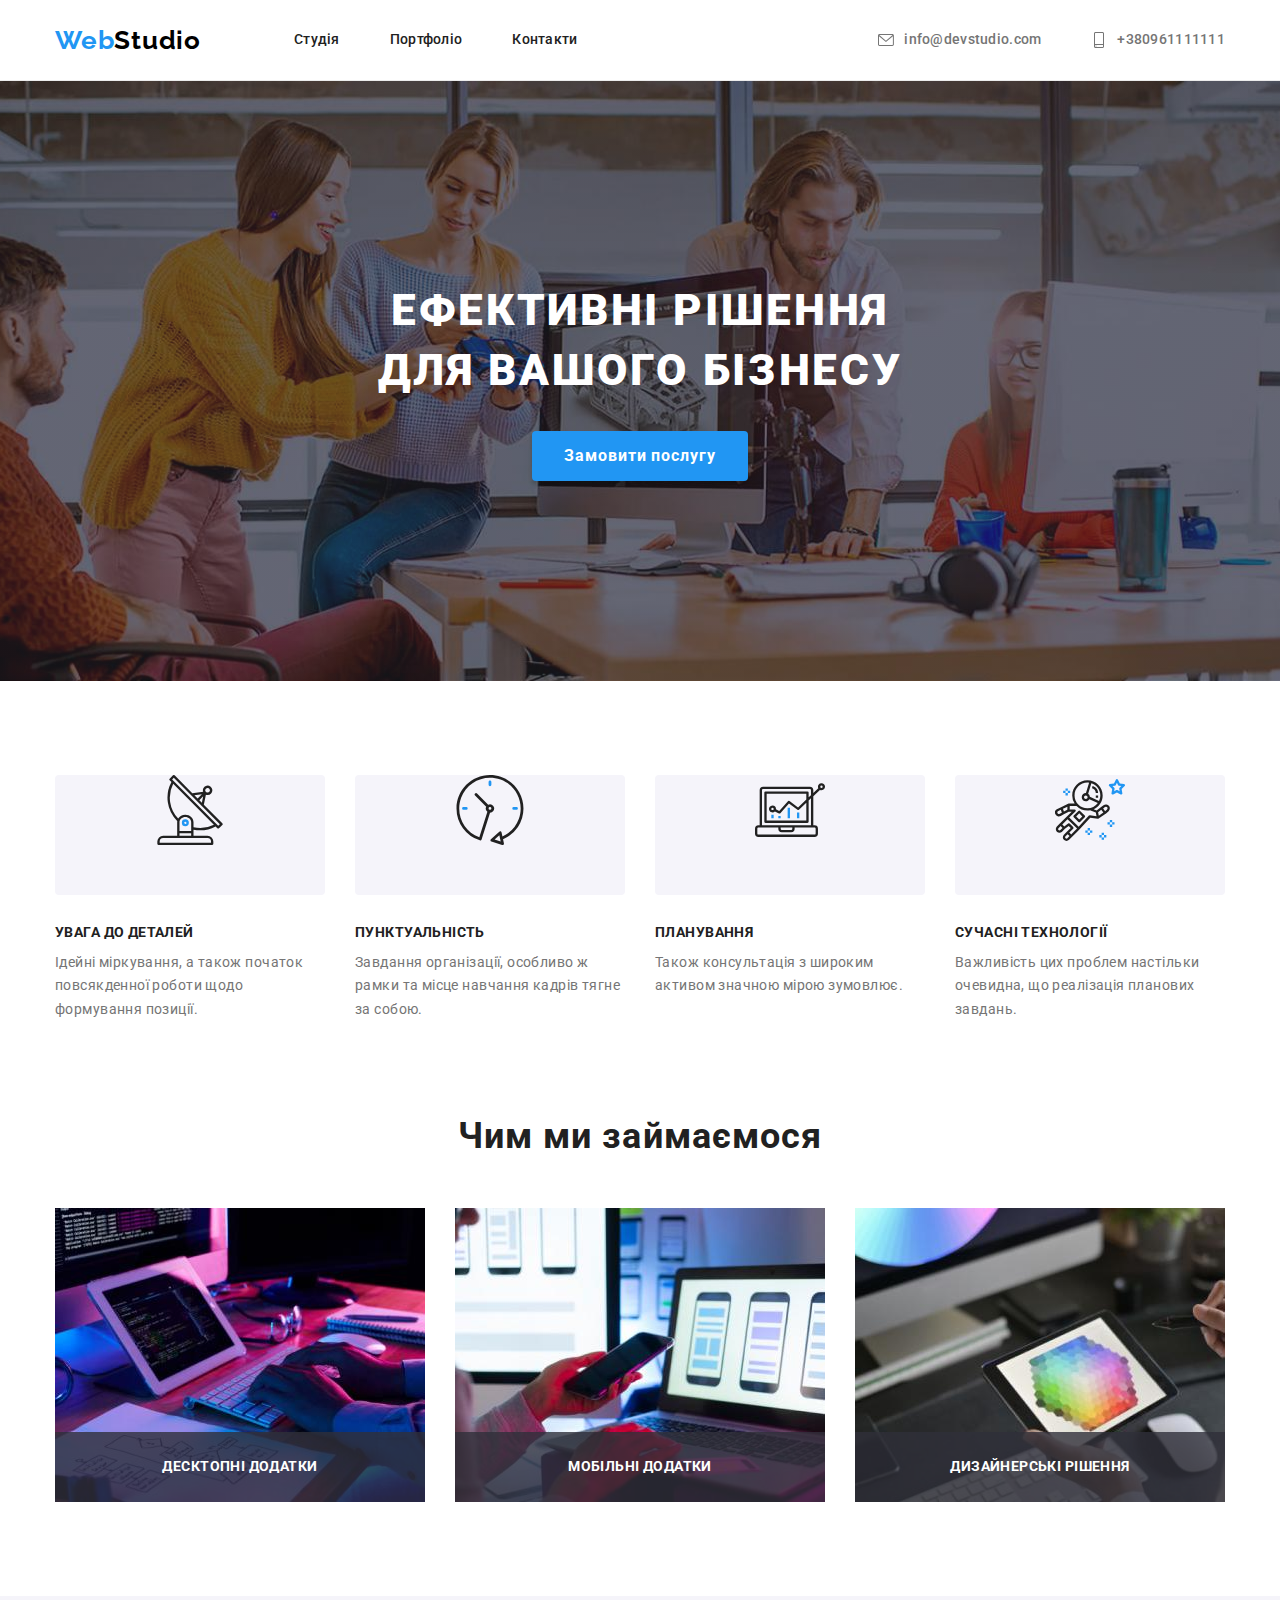
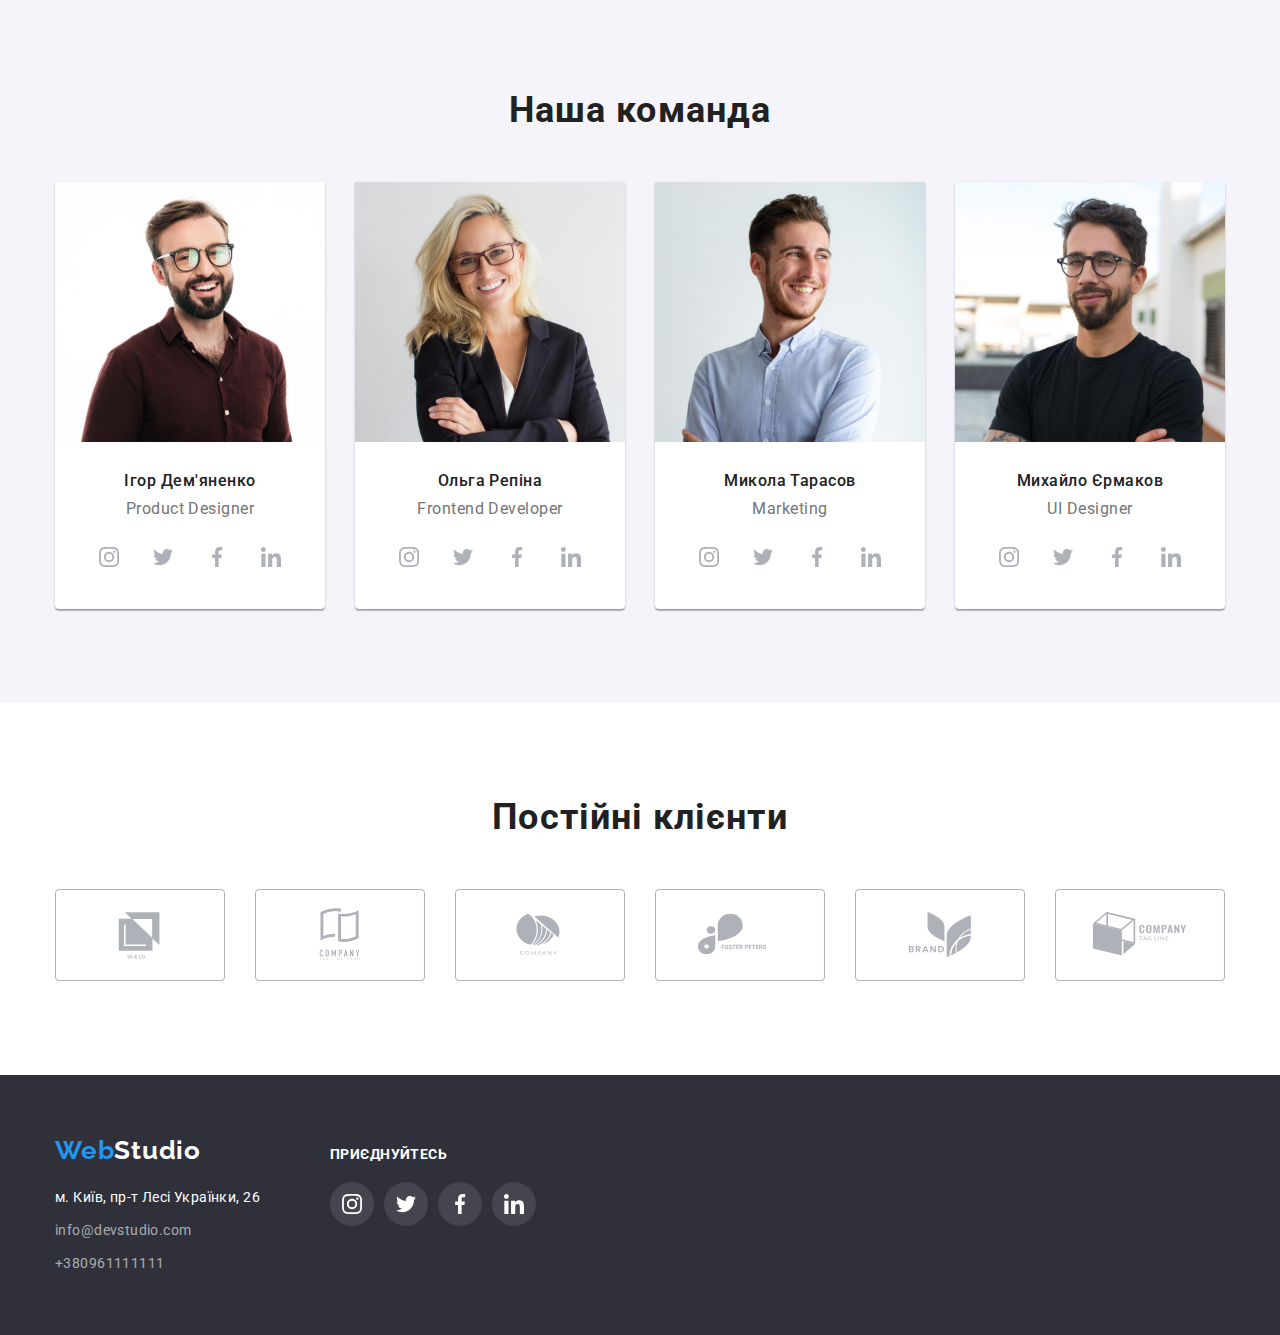
==== index.html @ 430ec13f "css" ====
<!DOCTYPE html>
  <html lang="en">

  <head>
     <meta charset="UTF-8">
     <meta http-equiv="X-UA-Compatible" content="IE=edge">
     <meta name="viewport" content="width=device-width, initial-scale=1.0">
     <title>Document</title>
     <link rel="preconnect" href="https://fonts.googleapis.com">
     <link rel="preconnect" href="https://fonts.gstatic.com" crossorigin>
     <link href="https://fonts.googleapis.com/css2?family=Raleway:wght@700&family=Roboto:wght@400;500;700;900&display=swap"
        rel="stylesheet">
     <link rel="stylesheet" href="./css/modern-normalize.css">
     <link rel="stylesheet" href="./css/styles.css">
  </head>

  <body> 
     <header class="header">
         <div class="container">
             <div class="header-page">
                 <a href="" lang="en" class="header-logo link"><span class="header-logo-web">Web</span>Studio</a>
                 <nav class="header-menu">
                     <ul class="header-list list">
                         <li class="header-item"><a href="./index.html" class="header-list-link link current">Студія</a></li>
                         <li class="header-item"><a href="./portfolio.html" class="header-list-link link">Портфоліо</a></li>
                         <li class="header-item"><a href="" class="header-list-link link">Контакти</a></li>
                     </ul>
                 </nav>
                 <ul class="header-contacts list">
                     <li class="header-contacts-item"><a href="mailto:info@devstudio.com" class="header-contacts-link link"> 
                         <svg class="contacts-icon" width="16" height="16">
                             <use href="./images/icons.svg#icon-envelope">
                             </use>
                         </svg>info@devstudio.com</a>
                     </li>
                     <li class="header-contacts-item"><a href="tel:+380961111111" class="header-contacts-link link">
                         <svg class="contacts-icon" width="16" height="16">
                             <use href="./images/icons.svg#icon-smartphone">
                             </use>
                         </svg>+380961111111</a>
                     </li>
                 </ul>
             </div>
         </div>
     </header>
     <main>
         <section class="hero section">
             <div class="container">
                 <h1 class="hero-title">ЕФЕКТИВНІ РІШЕННЯ ДЛЯ ВАШОГО БІЗНЕСУ</h1>
                 <button type="button" class="hero-button">Замовити послугу</button>
             </div>
         </section>
         <section class="about section">
             <div class="container">
                 <h2 class="visually-hidden">Наші переваги</h2>
                     <ul class="about-list list">
                     <li class="about-item">
                         <div class="about-picture">
                             <svg class="about-picture-icon" width="70" height="70">
                                 <use href="./images/icons.svg#icon-antenna">
                                 </use>
                             </svg>
                         </div>
                         <h3 class="about-title">Увага до деталей</h3>
                         <p class="about-text">Ідейні міркування, а також початок повсякденної роботи щодо формування позиції.</p>
                     </li>
                     <li class="about-item">
                         <div class="about-picture">
                             <svg class="about-picture-icon" width="70" height="70">
                                 <use href="./images/icons.svg#icon-clock">
                                 </use>
                             </svg>
                         </div>
                         <h3 class="about-title">Пунктуальність</h3>
                         <p class="about-text">Завдання організації, особливо ж рамки та місце навчання кадрів тягне за собою.</p>
                     </li>
                     <li class="about-item">
                         <div class="about-picture">
                             <svg class="about-picture-icon" width="70" height="70">
                                 <use href="./images/icons.svg#icon-diagram">
                                 </use>
                             </svg>
                         </div>
                         <h3 class="about-title">Планування</h3>
                         <p class="about-text" >Також консультація з широким активом значною мірою зумовлює.</p>
                     </li>
                     <li class="about-item">
                         <div class="about-picture">
                             <svg class="about-picture-icon" width="70" height="70">
                                 <use href="./images/icons.svg#icon-astronaut">
                                 </use>
                             </svg>
                         </div>
                         <h3 class="about-title">Сучасні технології</h3>
                         <p class="about-text">Важливість цих проблем настільки очевидна, що реалізація планових завдань.</p>
                     </li>
                 </ul>
             </div>
         </section>
         <section class="box section">
             <div class="container">
                 <h2 class="box-title">Чим ми займаємося</h2>
                 <ul class="box-list list">
                     <li class="box-item">
                         <div class="box-thumb">
                             <img src="./images/box-1.jpg" alt="backend" width="370" height="294">
                             <div class="box-label">
                                 <p class="box-meta">Десктопні додатки</p>
                             </div>
                         </div>
                     </li>
                     <li class="box-item">
                         <div class="box-thumb">            
                             <img src="./images/box-2.jpg" alt="frontend" width="370" height="294">
                             <div class="box-label">
                                 <p class="box-meta">Мобільні додатки</p>
                             </div>
                         </div>
                     </li>
                     <li class="box-item">
                         <div class="box-thumb">                                
                             <img src="./images/box-3.jpg" alt="design" width="370" height="294">
                             <div class="box-label"> 
                                 <p class="box-meta">Дизайнерські рішення</p>
                             </div>
                         </div>
                     </li>
                 </ul>
             </div>
         </section>
         <section class="subject section">
             <div class="container">
                 <h2 class="subject-main">Наша команда</h2>
                 <ul class="subject-list list">
                     <li class="subject-item"><img src="./images/img-1.jpg" alt="team-1" width="270" height="260">
                         <div class="subject-content">
                             <h3 class="subject-title">Ігор Дем'яненко</h3>
                             <p class="subject-text">Product Designer</p>                         
                             <ul class="subject-soc-list list">
                                 <li class="subject-soc-item">
                                 <a href="" class="subject-soc-link link">
                                     <svg class="subject-soc-icon" width="20" height="20">
                                         <use href="./images/icons.svg#icon-instagram">
                                         </use>
                                     </svg>
                                 </a>
                                 </li>
                                 <li class="subject-soc-item">
                                 <a href="" class="subject-soc-link link">
                                     <svg class="subject-soc-icon" width="20" height="20">
                                         <use href="./images/icons.svg#icon-twitter">
                                         </use>
                                     </svg>
                                 </a>
                                 </li>
                                 <li class="subject-soc-item" >
                                 <a href="" class="subject-soc-link link">
                                     <svg class="subject-soc-icon" width="20" height="20">
                                         <use href="./images/icons.svg#icon-facebook">
                                         </use>
                                     </svg>
                                 </a>
                                 </li>
                                 <li class="subject-soc-item">
                                 <a href="" class="subject-soc-link link">
                                     <svg class="subject-soc-icon" width="20" height="20">
                                         <use href="./images/icons.svg#icon-linkedin">
                                         </use>
                                     </svg>
                                 </a>
                                 </li>
                             </ul>
                         </div>
                     </li>
                     <li class="subject-item"><img src="./images/img-2.jpg" alt="team-2" width="270" height="260">
                         <div class="subject-content">
                             <h3 class="subject-title">Ольга Репіна</h3>
                             <p class="subject-text">Frontend Developer</p>
                             <ul class="subject-soc-list list">
                                 <li class="subject-soc-item">
                                     <a href="" class="subject-soc-link link">
                                         <svg class="subject-soc-icon" width="20" height="20">
                                             <use href="./images/icons.svg#icon-instagram">
                                             </use>
                                         </svg>
                                     </a>
                                 </li>
                                 <li class="subject-soc-item">
                                     <a href="" class="subject-soc-link link">
                                         <svg class="subject-soc-icon" width="20" height="20">
                                             <use href="./images/icons.svg#icon-twitter">
                                             </use>
                                         </svg>
                                     </a>
                                 </li>
                                 <li class="subject-soc-item">
                                     <a href="" class="subject-soc-link link">
                                         <svg class="subject-soc-icon" width="20" height="20">
                                             <use href="./images/icons.svg#icon-facebook">
                                             </use>
                                         </svg>
                                     </a>
                                 </li>
                                 <li class="subject-soc-item">
                                     <a href="" class="subject-soc-link link">
                                         <svg class="subject-soc-icon" width="20" height="20">
                                             <use href="./images/icons.svg#icon-linkedin">
                                             </use>
                                         </svg>
                                     </a>
                                 </li>
                             </ul>
                         </div>
                      </li>
                      <li class="subject-item"><img src="./images/img-3.jpg" alt="team-3" width="270" height="260">
                         <div class="subject-content">
                             <h3 class="subject-title">Микола Тарасов</h3>
                             <p class="subject-text">Marketing</p>
                             <ul class="subject-soc-list list">
                                 <li class="subject-soc-item">
                                     <a href="" class="subject-soc-link link">
                                         <svg class="subject-soc-icon" width="20" height="20">
                                             <use href="./images/icons.svg#icon-instagram">
                                             </use>
                                         </svg>
                                     </a>
                                 </li>
                                 <li class="subject-soc-item">
                                     <a href="" class="subject-soc-link link">
                                         <svg class="subject-soc-icon" width="20" height="20">
                                             <use href="./images/icons.svg#icon-twitter">
                                             </use>
                                         </svg>
                                     </a>
                                 </li>
                                 <li class="subject-soc-item">
                                     <a href="" class="subject-soc-link link">
                                         <svg class="subject-soc-icon" width="20" height="20">
                                             <use href="./images/icons.svg#icon-facebook">
                                             </use>
                                         </svg>
                                     </a>
                                 </li>
                                 <li class="subject-soc-item">
                                     <a href="" class="subject-soc-link link">
                                         <svg class="subject-soc-icon" width="20" height="20">
                                             <use href="./images/icons.svg#icon-linkedin">
                                             </use>
                                         </svg>
                                     </a>
                                 </li>
                             </ul>
                         </div>
                     </li>
                     <li class="subject-item"><img src="./images/img-4.jpg" alt="team-4" width="270" height="260">
                         <div class="subject-content">
                             <h3 class="subject-title">Михайло Єрмаков</h3>
                             <p class="subject-text">UI Designer</p>
                             <ul class="subject-soc-list list">
                                 <li class="subject-soc-item">
                                     <a href="" class="subject-soc-link link">
                                         <svg class="subject-soc-icon" width="20" height="20">
                                             <use href="./images/icons.svg#icon-instagram">
                                             </use>
                                         </svg>
                                     </a>
                                 </li>
                                 <li class="subject-soc-item">
                                     <a href="" class="subject-soc-link link">
                                         <svg class="subject-soc-icon" width="20" height="20">
                                             <use href="./images/icons.svg#icon-twitter">
                                             </use>
                                          </svg>
                                     </a>
                                 </li>
                                 <li class="subject-soc-item">
                                     <a href="" class="subject-soc-link link">
                                         <svg class="subject-soc-icon" width="20" height="20">
                                             <use href="./images/icons.svg#icon-facebook">
                                             </use>
                                         </svg>
                                     </a>
                                 </li>
                                 <li class="subject-soc-item">
                                     <a href="" class="subject-soc-link link">
                                         <svg class="subject-soc-icon" width="20" height="20">
                                             <use href="./images/icons.svg#icon-linkedin">
                                             </use>
                                         </svg>
                                     </a>
                                 </li>
                             </ul>
                         </div>
                     </li>
                 </ul>
             </div>
         </section>
         <section class="clients section">
             <div class="container">
                 <h2 class="clients-title">Постійні клієнти</h2>
                 <ul class="clients-list list">
                     <li class="clients-item">
                         <a href="" class="clients-link link">
                             <svg class="clients-icon" width="106" height="60">
                                 <use href="./images/icons.svg#icon-logo">
                                 </use>
                             </svg>
                         </a>
                     </li>
                     <li class="clients-item">
                         <a href="" class="clients-link link">
                             <svg class="clients-icon" width="106" height="60">
                                 <use href="./images/icons.svg#icon-logo-1">
                                 </use>
                             </svg>
                         </a>
                     </li>
                     <li class="clients-item">
                         <a href="" class="clients-link link">
                             <svg class="clients-icon" width="106" height="60">
                                 <use href="./images/icons.svg#icon-logo-2">
                                 </use>
                             </svg>
                         </a>
                     </li>
                     <li class="clients-item">
                      <a href="" class="clients-link link">
                             <svg class="clients-icon" width="106" height="60">
                                 <use href="./images/icons.svg#icon-logo-3">
                                 </use>
                             </svg>
                         </a>
                     </li>
                     <li class="clients-item">
                         <a href="" class="clients-link link">
                             <svg class="clients-icon" width="106" height="60">
                                 <use href="./images/icons.svg#icon-logo-4">
                                 </use>
                             </svg>
                         </a>
                     </li>
                     <li class="clients-item">
                         <a href="" class="clients-link link">
                             <svg class="clients-icon" width="106" height="60">
                                 <use href="./images/icons.svg#icon-logo-5">
                                 </use>
                             </svg>
                         </a>
                     </li>
                 </ul>
             </div>
         </section>
     </main>
     <footer class="footer">
         <div class="footer-conteiner container">
             <div class="footer-contacts">
                 <a href="" lang="en" class="footer-logo link"><span class="footer-logo-web">Web</span>Studio</a>
                 <address class="footer-address">
                     <ul class="footer-list list">
                         <li class="footer-item"><a href="https://goo.gl/maps/8GafERsCBCAU4Xty7" target="_blank"
                            rel="noopener noreferrer nofollow" class="footer-address-link link">м. Київ, пр-т Лесі Українки,
                            26</a></li>
                         <li class="footer-item"><a href="mailto:info@devstudio.com"
                            class="footer-mail-link link">info@devstudio.com</a></li>
                         <li class="footer-item"><a href="tel:+380961111111" class="footer-tel-link link">+380961111111</a></li>
                     </ul>
                 </address>
             </div>
             <div class="footer-soc">
                 <p class="pre-footer-soc">приєднуйтесь</p>
                 <ul class="footer-soc-list list">
                     <li class="footer-soc-item">
                         <a href="" class="footer-soc-link link">
                             <svg class="footer-soc-icon" width="20" height="20">
                                 <use href="./images/icons.svg#icon-instagram">
                                 </use>
                             </svg>
                         </a>
                     </li>
                     <li class="footer-soc-item">
                         <a href="" class="footer-soc-link link">
                             <svg class="footer-soc-icon" width="20" height="20">
                                 <use href="./images/icons.svg#icon-twitter">
                                 </use>
                             </svg>
                         </a>
                     </li>
                     <li class="footer-soc-item">
                         <a href="" class="footer-soc-link link">
                             <svg class="footer-soc-icon" width="20" height="20">
                                 <use href="./images/icons.svg#icon-facebook">
                                 </use>
                             </svg>
                         </a>
                     </li>
                     <li class="footer-soc-item">
                         <a href="" class="footer-soc-link link">
                             <svg class="footer-soc-icon" width="20" height="20">
                                 <use href="./images/icons.svg#icon-linkedin">
                                 </use>
                             </svg>
                         </a>
                     </li>
                 </ul>
             </div>
         </div>
      </footer>
  </body>
  </html>
---- css/styles.css ----
:root {
  --accent-color: #2196F3;
  --first-text-color: #212121;
  --second-text-color: #757575;
  --first-color: #FFFFFF;
}

p {
    margin: 0;
}

h1,
h2,
h3,
h4,
h5,
h6 {
    margin: 0;
}

ul {
    padding: 0;
    margin: 0;
}

body {
   font-family: 'Roboto', sans-serif;
   color: var(--first-text-color);
}

img {
    display: block;
    max-width: 100%;
    height: auto;
}

.list {
    list-style: none;
}

.link {
    display: block;
    text-decoration: none;
}

.container {
    width: 1200px;
    margin-right: auto;
    margin-left: auto;
    padding-right: 15px;
    padding-left: 15px;
}

.section {
    padding: 94px 0;
}

.project {
    padding: 20px 24px;
}

.current {
    color: #2196F3;
   
}

.visually-hidden {
    position: absolute;
    width: 1px;
    height: 1px;
    margin: -1px;
    border: 0;
    padding: 0;
    white-space: nowrap;
    clip-path: inset(100%);
    clip: rect(0 0 0 0);
    overflow: hidden;
}

.header {
    border-bottom: 1px solid #ECECEC;
    background: var(--first-color);
}

.header-page {
    display: flex;
    align-items: center;
}

.header-logo {
    padding: 0;
    margin-right: 93px;

    font-family: 'Raleway';
    font-weight: 700;
    font-size: 26px;
    line-height: 1.19;
    letter-spacing: 0.03em;
    color: #000000;
}

.header-logo-web {
    font-family: 'Raleway';
    font-weight: 700;
    font-size: 26px;
    line-height: 1.19;
    letter-spacing: 0.03em;
    color: var(--accent-color);
}

.header-list {
    display: flex;
    justify-content: space-between;
    margin: 0;
    list-style: none;
}

.header-item {
    position: relative;
    margin-right: 50px;
}

.header-item:last-child {
    margin-right: 0;
}

.header-list-link {
    padding: 32px 0;
    font-weight: 500;
    font-size: 14px;
    line-height: 1.14;
    letter-spacing: 0.02em;
    color: var(--first-text-color);
}

.header-list-link:hover,
.header-list-link:focus {
    color: var(--accent-color);
}

.header-list-link::after .current{
    position: absolute;
    content:"";
    bottom: 0;
    left: 0;
    width: 100%;
    height: 4px;
    background: #2196F3;
    border-radius: 2px;
}

.header-contacts {
    display: flex;
    margin-left: auto;
}

.header-contacts-item {
    margin-right: 50px;
}

.header-contacts-item:last-child {
    margin-right: 0;
}

.header-contacts-link {
    display: flex;
    align-items: center;
    padding: 32px 0;
    font-weight: 500;
    font-size: 14px;
    line-height: 1.14;
    letter-spacing: 0.02em;
    color: var(--second-text-color);
}

.header-contacts-link:hover,
.header-contacts-link:focus {
    color: var(--accent-color);
}

.contacts-icon {
    margin-right: 10px;
    fill: currentColor;
}

.hero {
    max-width: 1600px;
    padding-top: 200px;
    padding-bottom: 200px;
    margin: 0 auto;
    background-color: #2F303A;
    background-image: linear-gradient(rgba(47, 48, 58, 0.4), rgba(47, 48, 58, 0.4)), url(../images/hero-bg.jpg);
    background-repeat: no-repeat;
    background-position: center;
    background-size: cover;
}

.hero-title {
    width: 601px;
    margin-right: auto;
    margin-left: auto;

    font-weight: 900;
    font-size: 44px;
    line-height: 1.36;
    text-align: center;
    letter-spacing: 0.06em;
    text-transform: uppercase;
    color: var(--first-color);
}

.hero-button {
    display: block;
    padding: 10px 32px;
    margin-top: 30px;
    margin-right: auto;
    margin-left: auto;

    font-weight: 700;
    font-size: 16px;
    line-height: 30px;
    
    text-align: center;
    letter-spacing: 0.06em;
    color: var(--first-color);

    background: var(--accent-color);
    box-shadow: 0px 4px 4px rgba(0, 0, 0, 0.15);
    border-radius: 4px;
    border: none;
       
    cursor: pointer;
}

.hero-button:hover,
.hero-button:focus {
    display: block;
    padding: 10px 32px;
    margin-top: 30px;
    margin-right: auto;
    margin-left: auto;

    font-weight: 700;
    font-size: 16px;
    line-height: 30px;
    
    text-align: center;
    letter-spacing: 0.06em;
    color: var(--first-color);

    background: #188CE8;
    box-shadow: 0px 4px 4px rgba(0, 0, 0, 0.15);
    border-radius: 4px;

    cursor: pointer;
}

.about-list {
    display: flex;
    justify-content: center;
    align-items: flex-start;
    gap: 30px;
}

.about-picture {
    display: flex;
    justify-content: center;
    align-items: flex-start;
    width: 270px;
    height: 120px;
    margin-bottom: 30px;
    background: #F5F4FA;
    border-radius: 4px;
}

.about-picture-icon {
    fill: currentColor;
}

.about-title {
    margin-bottom: 10px;
    font-weight: 700;
    font-size: 14px;
    line-height: 1.14;
    letter-spacing: 0.03em;
    text-transform: uppercase;
    color: var(--first-text-color);
}

.about-text {
    font-size: 14px;
    line-height: 1.7;
    letter-spacing: 0.03em;
    color: var(--second-text-color);
}

.box {
    padding-top: 0;
}

.box-title {
    margin-right: auto;
    margin-bottom: 50px;
    margin-left: auto;
    font-weight: 700;
    font-size: 36px;
    line-height: 1.16;
    text-align: center;
    letter-spacing: 0.03em;
    color: var(--first-text-color);
}

.box-list {
    display: flex;
    gap: 30px;
}

.box-thumb {
    position: relative;
}

.box-label {
    position: absolute;
    bottom: 0;
    left: 0;
    width: 100%;
    min-height: 70px;
    padding-top: 27px;
    padding-bottom: 27px;
    
    font-weight: 700;
    font-size: 14px;
    line-height: 1.14;
    text-align: center;
    letter-spacing: 0.03em;
    text-transform: uppercase;
    color: #FFFFFF;
    background: rgba(47, 48, 58, 0.8);
}

.subject {
    background: #F5F4FA;
}

.subject-main {
    margin-right: auto;
    margin-bottom: 50px;
    margin-left: auto;
    font-weight: 700;
    font-size: 36px;
    line-height: 1.16;
    text-align: center;
    letter-spacing: 0.03em;
    color: var(--first-text-color);
}

.subject-list {
    display: flex;
    gap: 30px;
}

.subject-item {
    background: var(--first-color);
    box-shadow: 0px 1px 3px rgba(0, 0, 0, 0.12), 0px 1px 1px rgba(0, 0, 0, 0.14), 0px 2px 1px rgba(0, 0, 0, 0.2);
    border-radius: 0px 0px 4px 4px;
}

.subject-content {
    padding-top: 30px;
    padding-bottom: 30px;
}

.subject-title {
    margin-bottom: 10px;
    font-weight: 500;
    font-size: 16px;
    line-height: 1.18;
    text-align: center;
    letter-spacing: 0.03em;
    color: var(--first-text-color);
}

.subject-text {
    margin-bottom: 16px;
    font-size: 16px;
    line-height: 1.18;
    text-align: center;
    letter-spacing: 0.03em;
    color: var(--second-text-color);
}

.subject-soc-list {
    display: flex;
    justify-content: center;
    gap: 10px;
}

.subject-soc-link {
    width: 44px;
    height: 44px;
    border-radius: 50%;
    color: #AFB1B8;
    background-color: var(--first-color);
    display: flex;
    align-items: center;
    justify-content: center;
}

.subject-soc-link:hover,
.subject-soc-link:focus {
    width: 44px;
    height: 44px;
    border-radius: 50%;
    color: var(--first-color);
    background-color: var(--accent-color);
    display: flex;
    align-items: center;
    justify-content: center;
}

.subject-soc-icon {
    fill: currentColor;
}

.clients-title {
    margin-right: auto;
    margin-bottom: 50px;
    margin-left: auto;
    font-weight: 700;
    font-size: 36px;
    line-height: 1.16;
    text-align: center;
    letter-spacing: 0.03em;
    color: var(--first-text-color);
}

.clients-list {
    display: flex;
    justify-content: space-between;
    gap: 30px;
}

.clients-link {
    display: flex;
    align-items: center;
    justify-content: center;
    width: 170px;
    height: 92px;
    border: 1px solid #AFB1B8;
    border-radius: 4px;
    color: #AFB1B8;
}

.clients-link:hover,
.clients-link:focus {
    width: 170px;
    height: 92px;
    border: 1px solid var(--accent-color);
    border-radius: 4px;
    color: var(--accent-color);
    display: flex;
    align-items: center;
    justify-content: center;
}

.clients-icon {
    fill: currentColor;
}

.footer {
    padding-top: 60px;
    padding-bottom: 60px;
    background: #2F303A;
}

.footer-conteiner {
    display: flex;
    align-items: baseline;
}

.footer-contacts {
    margin-right: 70px;
}

.footer-logo {
    padding: 0;
    margin-bottom: 20px;
    font-family: 'Raleway';
    font-weight: 700;
    font-size: 26px;
    line-height: 1.19;
    letter-spacing: 0.03em;
    color: var(--first-color);
}

.footer-logo-web {
    font-family: 'Raleway';
    font-weight: 700;
    font-size: 26px;
    line-height: 1.19;
    letter-spacing: 0.03em;
    color: var(--accent-color);
}

.footer-address {
    font-style: normal;
}

.footer-item {
    margin-bottom: 9px;
}

.footer-item:last-child {
    margin-bottom: 0;
}

.footer-address-link {
    padding: 0;
    font-size: 14px;
    line-height: 1.7;
    letter-spacing: 0.03em;
    color: var(--first-color);
}

.footer-address-link:hover,
.footer-address-link:focus {
    color: var(--accent-color);
}

.footer-mail-link {
    padding: 0;
    font-size: 14px;
    line-height: 1.7;
    letter-spacing: 0.03em;
    color: rgba(255, 255, 255, 0.6);
}

.footer-mail-link:hover,
.footer-mail-link:focus {
    color: var(--accent-color);
}

.footer-tel-link {
    padding: 0;
    font-size: 14px;
    line-height: 1.7;
    letter-spacing: 0.03em;
    color: rgba(255, 255, 255, 0.6);
}

.footer-tel-link:hover,
.footer-tel-link:focus {
    color: var(--accent-color);
}

.pre-footer-soc {
    margin-bottom: 20px;
    font-weight: 700;
    font-size: 14px;
    line-height: 16px;
    letter-spacing: 0.03em;
    text-transform: uppercase;
    color: var(--first-color);
}

.footer-soc-list {
    display: flex;
    justify-content: center;
    gap: 10px;
}

.footer-soc-link {
    display: flex;
    align-items: center;
    justify-content: center;
    width: 44px;
    height: 44px;
    border-radius: 50%;
    color: var(--first-color);
    background-color: rgba(255, 255, 255, 0.1);
}

.footer-soc-link:hover,
.footer-soc-link:focus {
    display: flex;
    align-items: center;
    justify-content: center;
    width: 44px;
    height: 44px;
    border-radius: 50%;
    color: var(--first-color);
    background-color: var(--accent-color);
}

.footer-soc-icon {
    fill: currentColor;
}

.menu-list {
    display: flex;
    justify-content: center;
    gap: 8px;
    margin-bottom: 50px;
}

.menu-button {
    display: flex;
    padding: 6px 22px;
    font-weight: 500;
    font-size: 16px;
    line-height: 1.6;
    text-align: center;
    letter-spacing: 0.03em;
    color: var(--first-text-color);

    background: #F5F4FA;
    border-radius: 4px;
    border: none;

    cursor: pointer;
}

.menu-button:hover,
.menu-button:focus {
    display: flex;
    padding: 6px 22px;
    font-weight: 500;
    font-size: 16px;
    line-height: 1.6;
    text-align: center;
    letter-spacing: 0.03em;
    color: var(--first-color);

    background: var(--accent-color);
    box-shadow: 0px 3px 1px rgba(0, 0, 0, 0.1), 0px 1px 2px rgba(0, 0, 0, 0.08), 0px 2px 2px rgba(0, 0, 0, 0.12);
    border-radius: 4px;
    border: none;
}

.project-list {
    display: flex;
    flex-wrap: wrap;
    gap: 30px;
}

.project-link:hover,
.project-link:focus {
    box-shadow: 0px 1px 1px rgba(0, 0, 0, 0.12), 0px 4px 4px rgba(0, 0, 0, 0.06),
    1px 4px 6px rgba(0, 0, 0, 0.16);
}

.project {
    border: 1px solid #EEEEEE;
    border-top: none;
}

.project-title {
    margin-bottom: 4px;
    font-weight: 700;
    font-size: 18px;
    line-height: 2;
    letter-spacing: 0.06em;
    color: var(--first-text-color);
}

.project-text {
    font-size: 16px;
    line-height: 1.8;
    letter-spacing: 0.03em;
    color: var(--second-text-color);
}
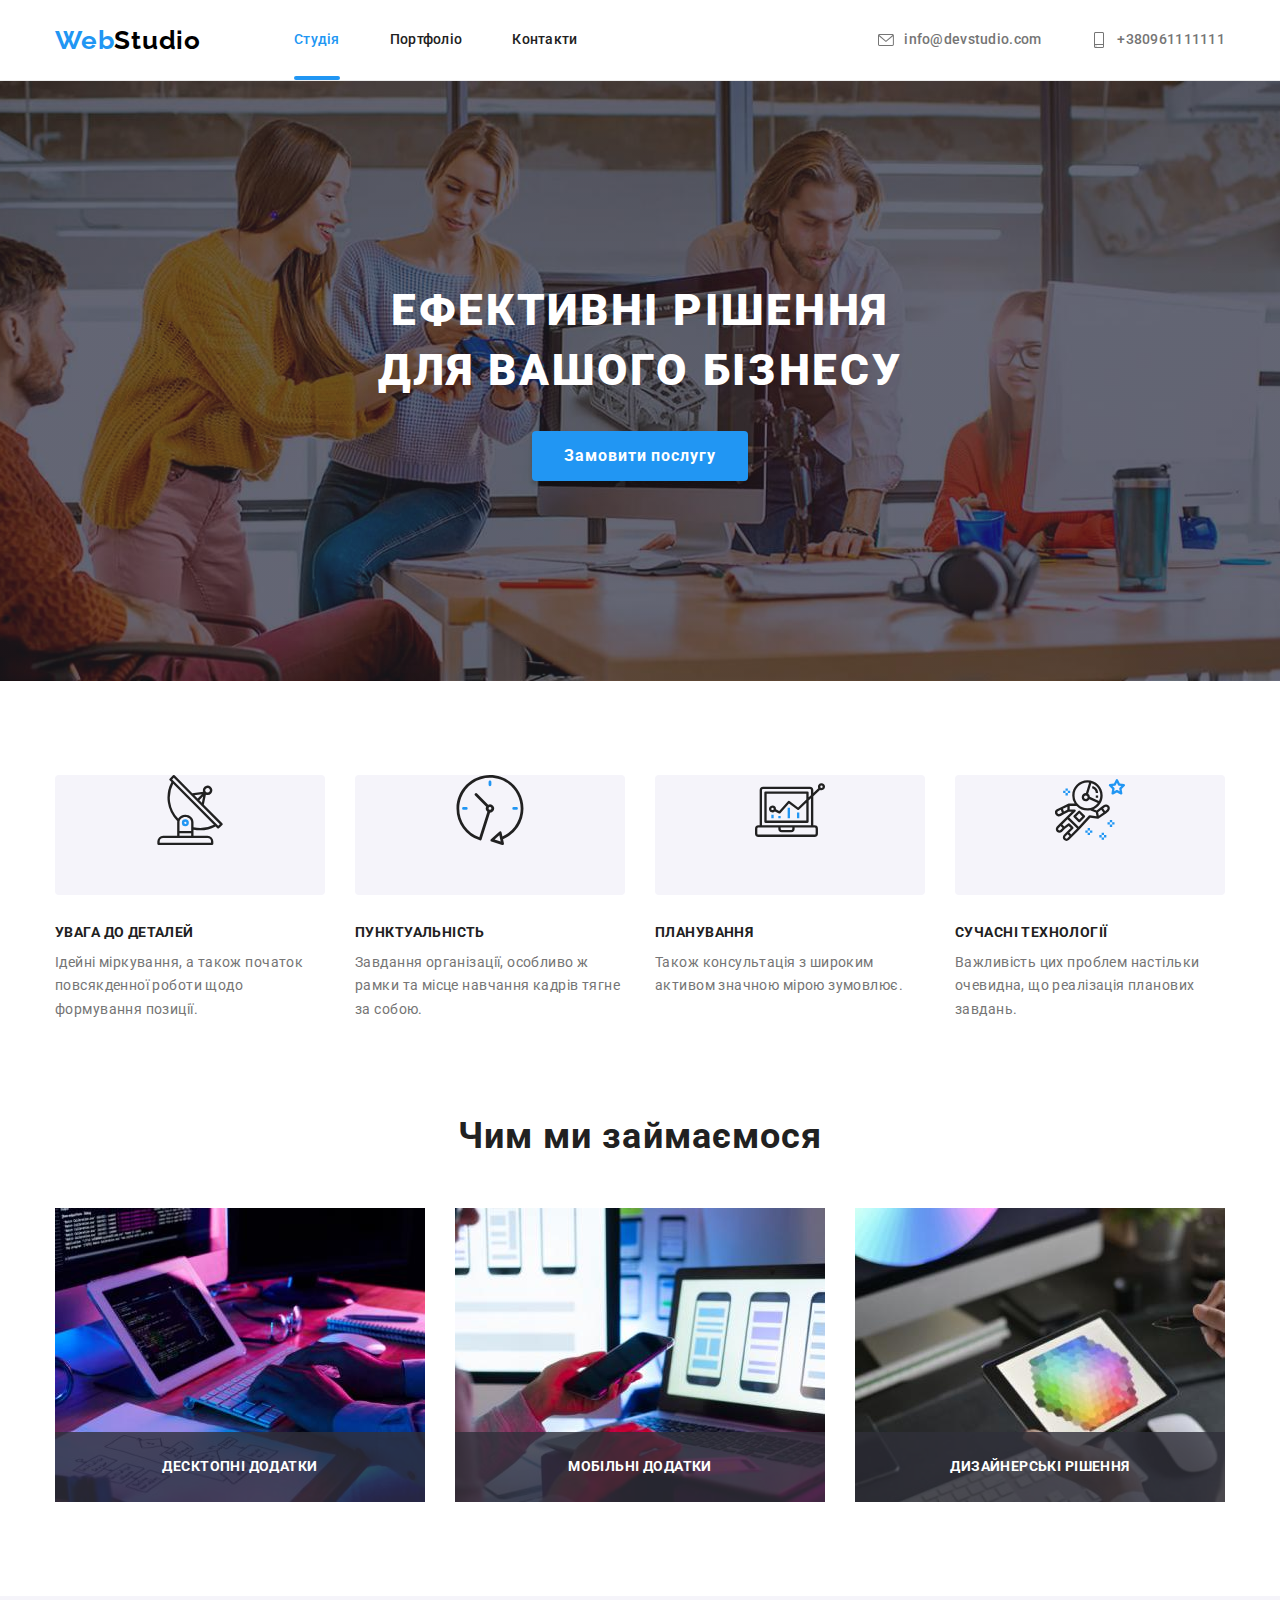
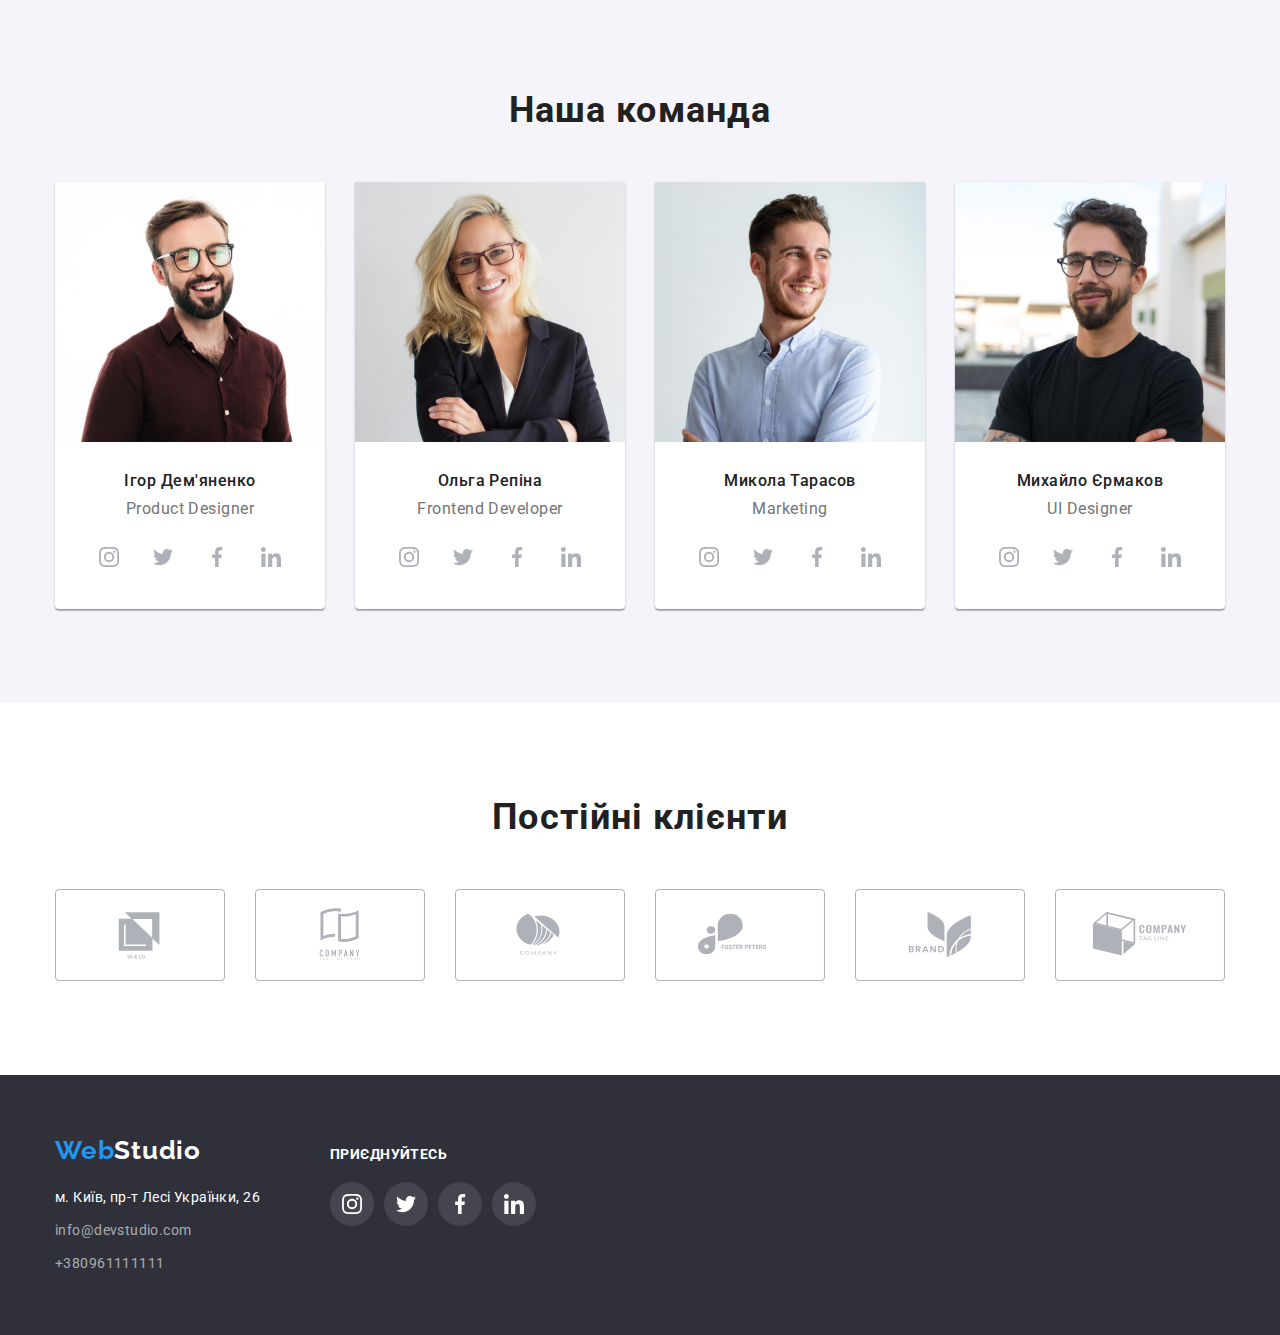
==== commit 9b5058f6: "modal.js" ====
--- a/index.html
+++ b/index.html
@@ -47,7 +47,7 @@
          <section class="hero section">
              <div class="container">
                  <h1 class="hero-title">ЕФЕКТИВНІ РІШЕННЯ ДЛЯ ВАШОГО БІЗНЕСУ</h1>
-                 <button type="button" class="hero-button">Замовити послугу</button>
+                 <button type="button" class="hero-button" data-modal-open>Замовити послугу</button>
              </div>
          </section>
          <section class="about section">
@@ -404,6 +404,18 @@
                  </ul>
              </div>
          </div>
-      </footer>
+     </footer>
+     <div class="backdrop is-hidden" data-modal>
+         <div class="modal">
+             <button type="button" class="modal-close" data-modal-close>
+                 <svg class="modal-icon" width="18" height="18">
+                     <use href="./images/icons.svg#icon-close">
+                     </use>
+                 </svg>
+             </button>
+         </div>
+     </div>
+     <script src="./js/modal.js">
+     </script>
   </body>
   </html>--- a/css/styles.css
+++ b/css/styles.css
@@ -60,8 +60,8 @@
 }
 
 .current {
-    color: #2196F3;
-   
+   position: relative;
+   color: var(--accent-color);
 }
 
 .visually-hidden {
@@ -77,6 +77,12 @@
     overflow: hidden;
 }
 
+.is-hidden {
+    opacity: 0;
+    visibility: hidden;
+    pointer-events: none;
+}
+
 .header {
     border-bottom: 1px solid #ECECEC;
     background: var(--first-color);
@@ -116,7 +122,6 @@
 }
 
 .header-item {
-    position: relative;
     margin-right: 50px;
 }
 
@@ -131,6 +136,7 @@
     line-height: 1.14;
     letter-spacing: 0.02em;
     color: var(--first-text-color);
+    transition: color 250ms cubic-bezier(0.4, 0, 0.2, 1);
 }
 
 .header-list-link:hover,
@@ -138,14 +144,18 @@
     color: var(--accent-color);
 }
 
-.header-list-link::after .current{
+.header-list-link.current {
+    color: var(--accent-color);
+}
+
+.header-list-link.current::after {
     position: absolute;
     content:"";
     bottom: 0;
     left: 0;
     width: 100%;
     height: 4px;
-    background: #2196F3;
+    background: var(--accent-color);
     border-radius: 2px;
 }
 
@@ -171,6 +181,7 @@
     line-height: 1.14;
     letter-spacing: 0.02em;
     color: var(--second-text-color);
+    transition: color 250ms cubic-bezier(0.4, 0, 0.2, 1);
 }
 
 .header-contacts-link:hover,
@@ -215,44 +226,23 @@
     margin-top: 30px;
     margin-right: auto;
     margin-left: auto;
-
     font-weight: 700;
     font-size: 16px;
     line-height: 30px;
-    
     text-align: center;
     letter-spacing: 0.06em;
     color: var(--first-color);
-
-    background: var(--accent-color);
+    background-color: var(--accent-color);
     box-shadow: 0px 4px 4px rgba(0, 0, 0, 0.15);
     border-radius: 4px;
     border: none;
-       
     cursor: pointer;
+    transition: background-color 250ms cubic-bezier(0.4, 0, 0.2, 1);
 }
 
 .hero-button:hover,
 .hero-button:focus {
-    display: block;
-    padding: 10px 32px;
-    margin-top: 30px;
-    margin-right: auto;
-    margin-left: auto;
-
-    font-weight: 700;
-    font-size: 16px;
-    line-height: 30px;
-    
-    text-align: center;
-    letter-spacing: 0.06em;
-    color: var(--first-color);
-
-    background: #188CE8;
-    box-shadow: 0px 4px 4px rgba(0, 0, 0, 0.15);
-    border-radius: 4px;
-
-    cursor: pointer;
+    background-color: #188CE8;
 }
 
 .about-list {
@@ -396,26 +386,21 @@
 }
 
 .subject-soc-link {
+    display: flex;
+    align-items: center;
+    justify-content: center;
     width: 44px;
     height: 44px;
     border-radius: 50%;
     color: #AFB1B8;
     background-color: var(--first-color);
-    display: flex;
-    align-items: center;
-    justify-content: center;
+    transition: color 250ms cubic-bezier(0.4, 0, 0.2, 1), background-color 250ms cubic-bezier(0.4, 0, 0.2, 1);
 }
 
 .subject-soc-link:hover,
 .subject-soc-link:focus {
-    width: 44px;
-    height: 44px;
-    border-radius: 50%;
     color: var(--first-color);
     background-color: var(--accent-color);
-    display: flex;
-    align-items: center;
-    justify-content: center;
 }
 
 .subject-soc-icon {
@@ -449,18 +434,13 @@
     border: 1px solid #AFB1B8;
     border-radius: 4px;
     color: #AFB1B8;
+    transition: border 250ms cubic-bezier(0.4, 0, 0.2, 1), color 250ms cubic-bezier(0.4, 0, 0.2, 1);
 }
 
 .clients-link:hover,
 .clients-link:focus {
-    width: 170px;
-    height: 92px;
     border: 1px solid var(--accent-color);
-    border-radius: 4px;
-    color: var(--accent-color);
-    display: flex;
-    align-items: center;
-    justify-content: center;
+    color: var(--accent-color);
 }
 
 .clients-icon {
@@ -520,6 +500,7 @@
     line-height: 1.7;
     letter-spacing: 0.03em;
     color: var(--first-color);
+    transition: color 250ms cubic-bezier(0.4, 0, 0.2, 1);
 }
 
 .footer-address-link:hover,
@@ -533,6 +514,7 @@
     line-height: 1.7;
     letter-spacing: 0.03em;
     color: rgba(255, 255, 255, 0.6);
+    transition: color 250ms cubic-bezier(0.4, 0, 0.2, 1);
 }
 
 .footer-mail-link:hover,
@@ -546,6 +528,7 @@
     line-height: 1.7;
     letter-spacing: 0.03em;
     color: rgba(255, 255, 255, 0.6);
+    transition: color 250ms cubic-bezier(0.4, 0, 0.2, 1);
 }
 
 .footer-tel-link:hover,
@@ -576,24 +559,62 @@
     width: 44px;
     height: 44px;
     border-radius: 50%;
-    color: var(--first-color);
     background-color: rgba(255, 255, 255, 0.1);
+    color: var(--first-color);
+    transition: color 250ms cubic-bezier(0.4, 0, 0.2, 1), background-color 250ms cubic-bezier(0.4, 0, 0.2, 1);
 }
 
 .footer-soc-link:hover,
 .footer-soc-link:focus {
-    display: flex;
-    align-items: center;
-    justify-content: center;
-    width: 44px;
-    height: 44px;
-    border-radius: 50%;
     color: var(--first-color);
     background-color: var(--accent-color);
 }
 
 .footer-soc-icon {
     fill: currentColor;
+}
+
+.backdrop {
+    position: fixed;
+    top: 0;
+    left: 0;
+    width: 100%;
+    height: 100%;
+    background-color: rgba(0, 0, 0, 0.2);
+    transition: opacity 250ms cubic-bezier(0.4, 0, 0.2, 1), visibility 250ms cubic-bezier(0.4, 0, 0.2, 1);
+}
+
+.backdrop.is-hidden .modal{
+    transform: translate(-50%, -50%) scale(0) rotate(360deg);
+}
+
+.modal {
+    position: absolute;
+    top: 50%;
+    left: 50%;
+    transform: translate(-50%, -50%) scale(1) rotate(0);
+    width: 528px;
+    min-height: 581px;
+    background-color: var(--first-color);
+    box-shadow: 0px 1px 3px rgba(0, 0, 0, 0.12), 0px 1px 1px rgba(0, 0, 0, 0.14), 0px 2px 1px rgba(0, 0, 0, 0.2);
+    border-radius: 4px;
+    transition: transform 250ms cubic-bezier(0.4, 0, 0.2, 1);
+}
+
+.modal-close {
+    display: flex;
+    justify-content: center;
+    align-items: center;
+    position: absolute;
+    top: 8px;
+    right: 8px;
+    width: 30px;
+    height: 30px;
+    padding: 0;
+    border: 1px solid rgba(0, 0, 0, 0.1);
+    border-radius: 50%;
+    background-color: var(--first-color);
+    cursor: pointer;
 }
 
 .menu-list {
@@ -612,35 +633,28 @@
     text-align: center;
     letter-spacing: 0.03em;
     color: var(--first-text-color);
-
-    background: #F5F4FA;
+    background-color: #F5F4FA;
     border-radius: 4px;
     border: none;
-
     cursor: pointer;
+    transition: color 250ms cubic-bezier(0.4, 0, 0.2, 1), background-color 250ms cubic-bezier(0.4, 0, 0.2, 1), box-shadow 250ms cubic-bezier(0.4, 0, 0.2, 1);
 }
 
 .menu-button:hover,
 .menu-button:focus {
-    display: flex;
-    padding: 6px 22px;
-    font-weight: 500;
-    font-size: 16px;
-    line-height: 1.6;
-    text-align: center;
-    letter-spacing: 0.03em;
-    color: var(--first-color);
-
-    background: var(--accent-color);
+    color: var(--first-color);
+    background-color: var(--accent-color);
     box-shadow: 0px 3px 1px rgba(0, 0, 0, 0.1), 0px 1px 2px rgba(0, 0, 0, 0.08), 0px 2px 2px rgba(0, 0, 0, 0.12);
-    border-radius: 4px;
-    border: none;
 }
 
 .project-list {
     display: flex;
     flex-wrap: wrap;
     gap: 30px;
+}
+
+.project-link {
+    transition: box-shadow 250ms cubic-bezier(0.4, 0, 0.2, 1);
 }
 
 .project-link:hover,
@@ -649,6 +663,31 @@
     1px 4px 6px rgba(0, 0, 0, 0.16);
 }
 
+.project-top-wrap {
+    position: relative;
+    overflow: hidden;
+}
+
+.project-top-text {
+    position: absolute;
+    top: 0;
+    left: 0;
+    height: 100%;
+    padding: 63px 24px;
+    font-weight: 400;
+    font-size: 18px;
+    line-height: 1.56;
+    letter-spacing: 0.03em;
+    color: var(--first-color);
+    background: rgba(33, 150, 243, 0.9);
+    transform: translateY(100%);
+    transition: transform 250ms cubic-bezier(0.4, 0, 0.2, 1);
+}
+
+.project-item:hover .project-top-text {
+    transform: translateY(0);
+}
+
 .project {
     border: 1px solid #EEEEEE;
     border-top: none;
